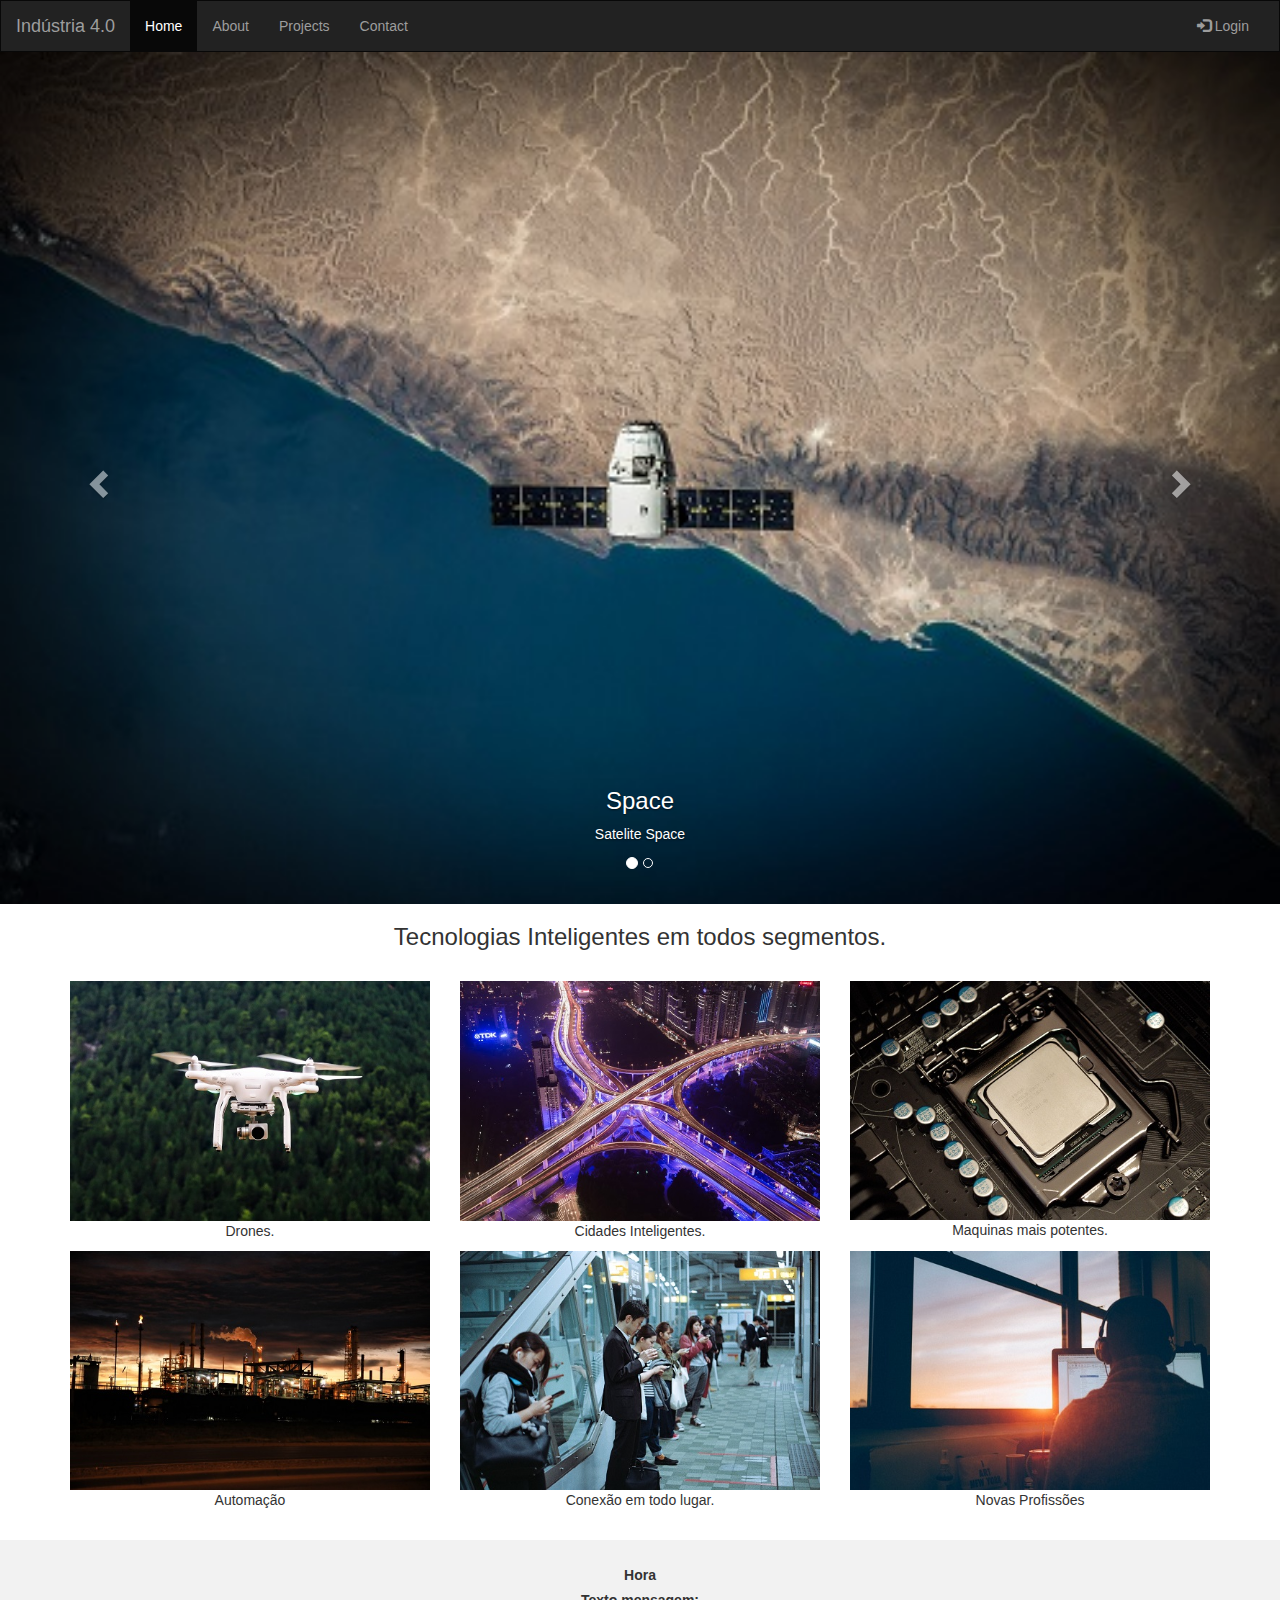
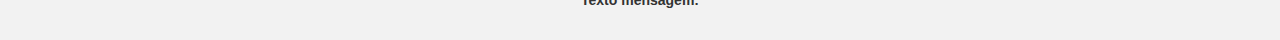
==== pages/introducao.html @ bf1362fa "page introducao" ====
<!DOCTYPE html>
<html lang="en">

<head>
    <title>Indústria 4.0</title>
    <meta charset="utf-8">
    <meta name="viewport" content="width=device-width, initial-scale=1">
    <link rel="stylesheet" href="https://maxcdn.bootstrapcdn.com/bootstrap/3.3.7/css/bootstrap.min.css">
    <script src="https://ajax.googleapis.com/ajax/libs/jquery/3.3.1/jquery.min.js"></script>
    <script src="https://maxcdn.bootstrapcdn.com/bootstrap/3.3.7/js/bootstrap.min.js"></script>
    <style>
        /* Remove the navbar's default margin-bottom and rounded borders */
        
        .navbar {
            margin-bottom: 0;
            border-radius: 0;
        }
        /* Add a gray background color and some padding to the footer */
        
        footer {
            background-color: #f2f2f2;
            padding: 25px;
        }
        
        .carousel-inner img {
            width: 100%;
            /* Set width to 100% */
            margin: auto;
            min-height: 200px;
        }
        /* Hide the carousel text when the screen is less than 600 pixels wide */
        
        @media (max-width: 600px) {
            .carousel-caption {
                display: none;
            }
        }
    </style>
</head>

<body>

    <nav class="navbar navbar-inverse">
        <div class="container-fluid">
            <div class="navbar-header">
                <button type="button" class="navbar-toggle" data-toggle="collapse" data-target="#myNavbar">
        <span class="icon-bar"></span>
        <span class="icon-bar"></span>
        <span class="icon-bar"></span>                        
      </button>
                <a class="navbar-brand" href="../index.html">Indústria 4.0</a>
            </div>
            <div class="collapse navbar-collapse" id="myNavbar">
                <ul class="nav navbar-nav">
                    <li class="active"><a href="#">Home</a></li>
                    <li><a href="#">About</a></li>
                    <li><a href="#">Projects</a></li>
                    <li><a href="#">Contact</a></li>
                </ul>
                <ul class="nav navbar-nav navbar-right">
                    <li><a href="#"><span class="glyphicon glyphicon-log-in"></span> Login</a></li>
                </ul>
            </div>
        </div>
    </nav>

    <div id="myCarousel" class="carousel slide" data-ride="carousel">
        <!-- Indicators -->
        <ol class="carousel-indicators">
            <li data-target="#myCarousel" data-slide-to="0" class="active"></li>
            <li data-target="#myCarousel" data-slide-to="1"></li>
        </ol>

        <!-- Wrapper for slides -->
        <div class="carousel-inner" role="listbox">
            <div class="item active">
                <img src="../images/12.jpg" style="width:100%" alt="Image">
                <div class="carousel-caption">
                    <h3>Space</h3>
                    <p>Satelite Space</p>
                </div>
            </div>

            <div class="item">
                <img src="../images/14.jpg" alt="Image">
                <div class="carousel-caption">
                    <h3>Iot</h3>
                    <p>Internet das coisas</p>
                </div>
            </div>

            <div class="item">
                <img src="../images/10.jpg" alt="Image">
                <div class="carousel-caption">
                    <h3>Devices</h3>
                    <p>Many Devices connect</p>
                </div>
            </div>
        </div>

        <!-- Left and right controls -->
        <a class="left carousel-control" href="#myCarousel" role="button" data-slide="prev">
            <span class="glyphicon glyphicon-chevron-left" aria-hidden="true"></span>
            <span class="sr-only">Previous</span>
        </a>
        <a class="right carousel-control" href="#myCarousel" role="button" data-slide="next">
            <span class="glyphicon glyphicon-chevron-right" aria-hidden="true"></span>
            <span class="sr-only">Next</span>
        </a>
    </div>

    <div class="container text-center">
        <h3>Tecnologias Inteligentes em todos segmentos.</h3><br>

        <div class="row">
            <div class="col-sm-4">
                <a href="#">
                    <img src="../images/11.jpg" class="img-responsive" style="width:100%" alt="Image">
                </a>
                <p>Drones.</p>
            </div>

            <div class="col-sm-4">
                <img src="../images/13.jpg" class="img-responsive" style="width:100%" alt="Image">
                <p>Cidades Inteligentes.</p>
            </div>

            <div class="col-sm-4">
                <img src="../images/5.jpg" class="img-responsive" style="width:100%" alt="Image">
                <p>Maquinas mais potentes.</p>
            </div>
        </div>

        <div class="row">
            <div class="col-sm-4">
                <img src="../images/1.jpg" class="img-responsive" style="width:100%" alt="Image">
                <p>Automação</p>
            </div>

            <div class="col-sm-4">
                <img src="../images/9.jpg" class="img-responsive" style="width:100%" alt="Image">
                <p>Conexão em todo lugar.</p>
            </div>

            <div class="col-sm-4">
                <img src="../images/2.jpg" class="img-responsive" style="width:100%" alt="Image">
                <p>Novas Profissões</p>
            </div>
        </div>
    </div><br>

    <footer class="container-fluid text-center">
        <label id="hora">Hora</label><br/>
        <label id="msg">Texto mensagem:</label>
    </footer>

</body>

</html>
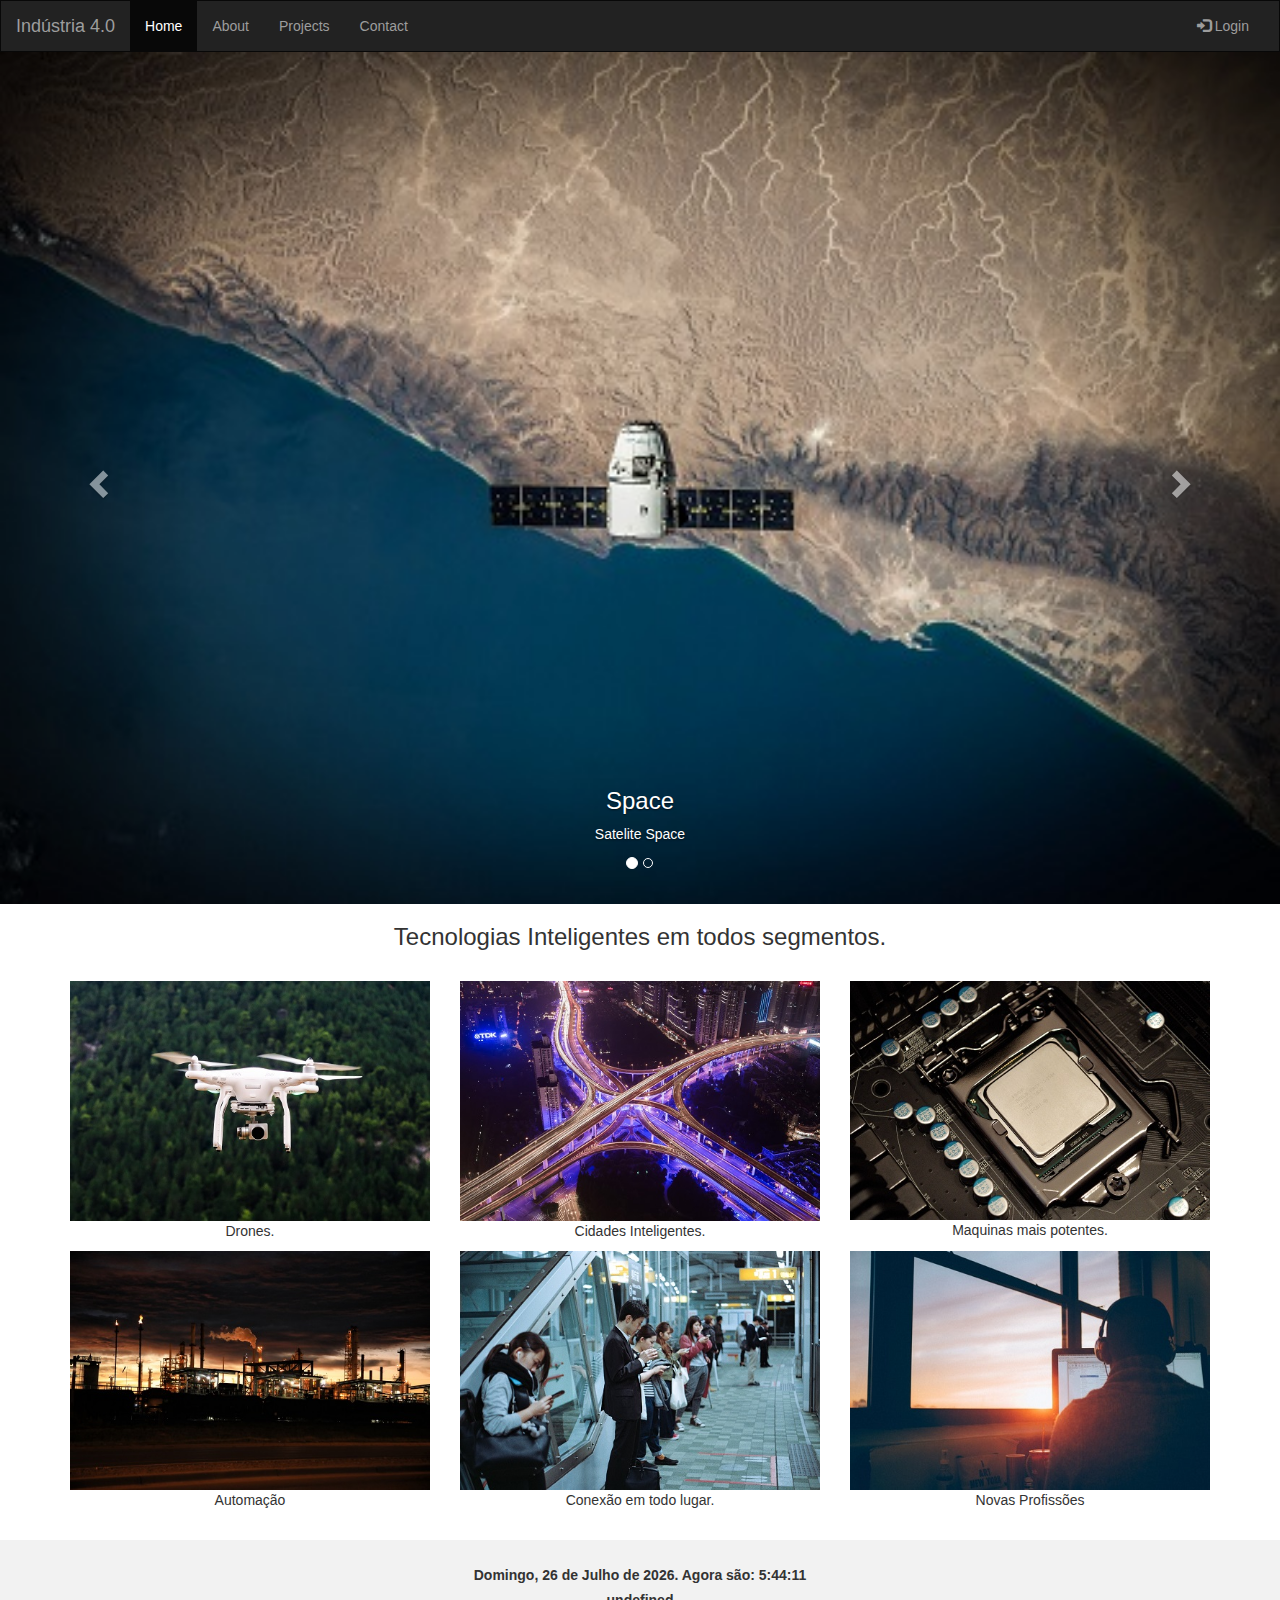
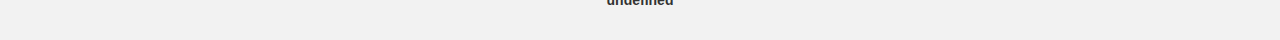
==== commit 45fa3558: "function js page introduction" ====
--- a/pages/introducao.html
+++ b/pages/introducao.html
@@ -8,6 +8,7 @@
     <link rel="stylesheet" href="https://maxcdn.bootstrapcdn.com/bootstrap/3.3.7/css/bootstrap.min.css">
     <script src="https://ajax.googleapis.com/ajax/libs/jquery/3.3.1/jquery.min.js"></script>
     <script src="https://maxcdn.bootstrapcdn.com/bootstrap/3.3.7/js/bootstrap.min.js"></script>
+    <script src="../js/comandos.js"></script>
     <style>
         /* Remove the navbar's default margin-bottom and rounded borders */
         
@@ -38,7 +39,7 @@
     </style>
 </head>
 
-<body>
+<body onload="Tempo();fraseDia();">
 
     <nav class="navbar navbar-inverse">
         <div class="container-fluid">
@@ -151,7 +152,7 @@
 
     <footer class="container-fluid text-center">
         <label id="hora">Hora</label><br/>
-        <label id="msg">Texto mensagem:</label>
+        <label id="message">Texto mensagem:</label>
     </footer>
 
 </body>
